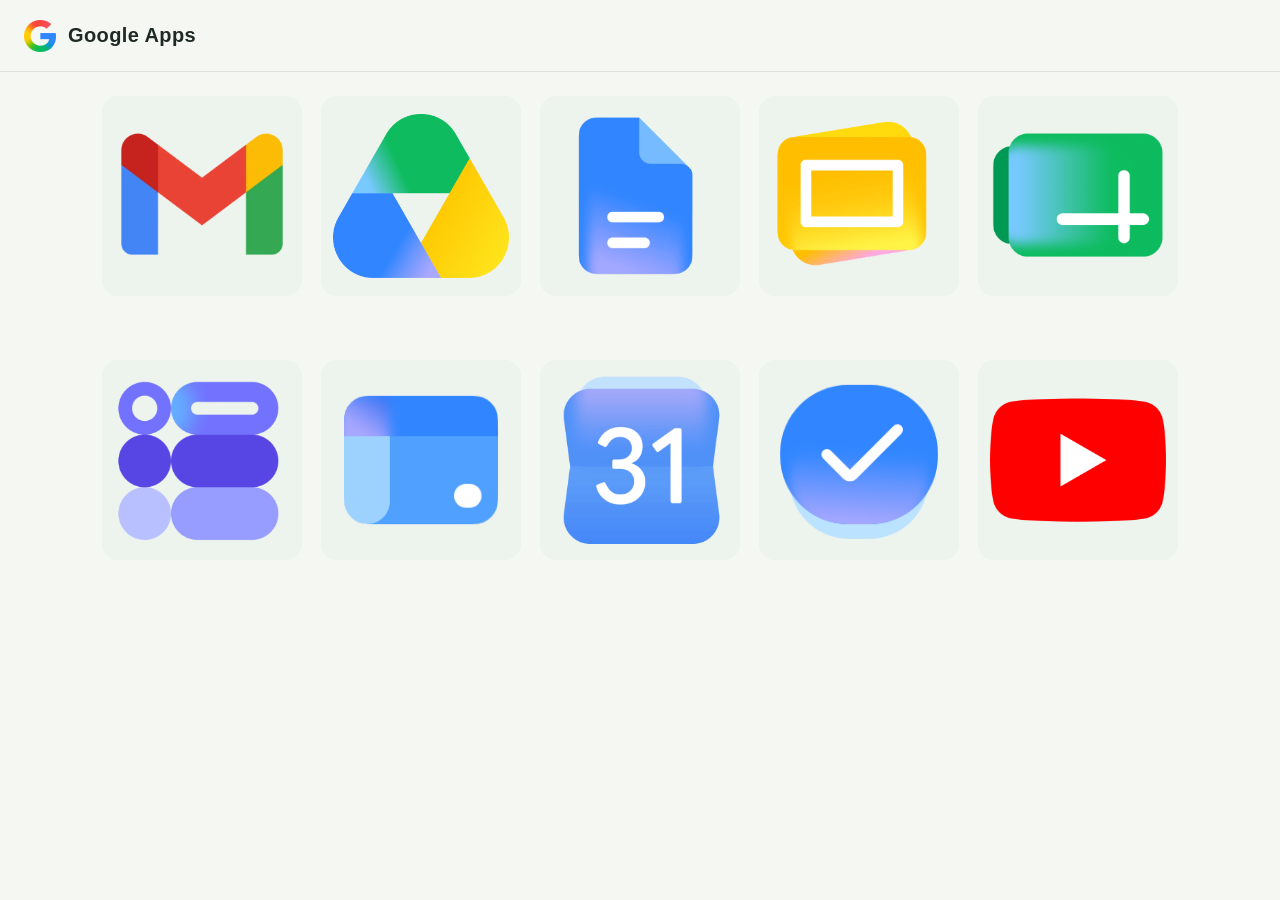
==== googleapps/index.html @ a8af8f23 "add googleapps page" ====
<!DOCTYPE html>
<html lang="en">
<head>
    <meta charset="UTF-8">
    <meta name="viewport" content="width=device-width, initial-scale=1.0">
    <title>Google Apps</title>
    <link rel="stylesheet" href="style.css">
    <link rel="icon" href="assets/favicon.ico" type="image/x-icon">
</head>
<body>

    <header class="navbar">
        <div class="headerlogo">
            <img src="assets/favicon.ico" alt="Google Logo" width="32" height="32">
        </div>
        <div class="headertext">Google Apps</div>
    </header>

    <main id="apps-menu" class="apps-page">
        <div id="apps-grid" class="apps-grid"></div>
    </main>

    <script src="script.js"></script>
</body>
</html>
---- googleapps/style.css ----
* {
    box-sizing: border-box;
    margin: 0;
    padding: 0;
    font-family: -apple-system, BlinkMacSystemFont, "Segoe UI", Roboto, Helvetica, Arial, sans-serif;
}

body {
    min-height: 100vh;
    background: #f5f7f2;
    color: #1f2a24;
}

.navbar {
    display: flex;
    justify-content: flex-start;
    align-items: center;
    padding: 10px 24px;
    background-color: #f5f7f2;
    border-bottom: 1px solid #dce3dc;
    height: 72px;
}

.headertext {
    font-size: 20px;
    font-weight: 600;
    color: #1f2a24;
    letter-spacing: 0.02em;
}

.headerlogo {
    width: 32px;
    height: 32px;
    margin-right: 12px;
}

.grid-btn {
    background: none;
    border: none;
    border-radius: 50%;
    width: 40px;
    height: 40px;
    display: flex;
    align-items: center;
    justify-content: center;
    cursor: pointer;
    transition: background 0.2s;
}

.grid-btn:hover {
    background-color: rgba(0, 0, 0, 0.05);
}

.grid-btn svg {
    fill: #5f6368;
}

.apps-page {
    width: min(100% - 48px, 1080px);
    margin: 0 auto;
}

.page-heading {
    margin-bottom: 44px;
}

.eyebrow {
    margin-bottom: 12px;
    color: #52715d;
    font-size: 12px;
    font-weight: 700;
    letter-spacing: 0.14em;
    text-transform: uppercase;
}

h1 {
    margin-bottom: 10px;
    font-size: clamp(36px, 6vw, 64px);
    font-weight: 650;
    letter-spacing: -0.04em;
    line-height: 1;
}

.page-intro {
    color: #65736a;
    font-size: 17px;
}

.apps-grid {
    display: grid;
    grid-template-columns: repeat(auto-fit, minmax(180px, 1fr));
    gap: 16px;
}

.app-item {
    display: flex;
    flex-direction: column;
    align-items: center;
    justify-content: center;
    text-decoration: none;
    min-height: 120px;
    padding: 24px 12px;
    color: #26342b;
    transition: transform 0.15s ease;
    text-align: center;
}

.app-item:hover {
    transform: translateY(-3px);
}

.app-icon {
    width: 200px;
    height: 200px;
    margin-bottom: 0;
    display: flex;
    align-items: center;
    justify-content: center;
    border-radius: 16px;
    background: #edf3ed;
    object-fit: contain;
    padding: 12px;
}

@media (max-width: 520px) {
    .navbar {
        padding: 10px 20px;
    }

    .apps-page {
        width: min(100% - 32px, 420px);
        padding-top: 48px;
    }

    .apps-grid {
        grid-template-columns: repeat(2, 1fr);
        gap: 12px;
    }

    .app-item {
        min-height: 100px;
    }
}
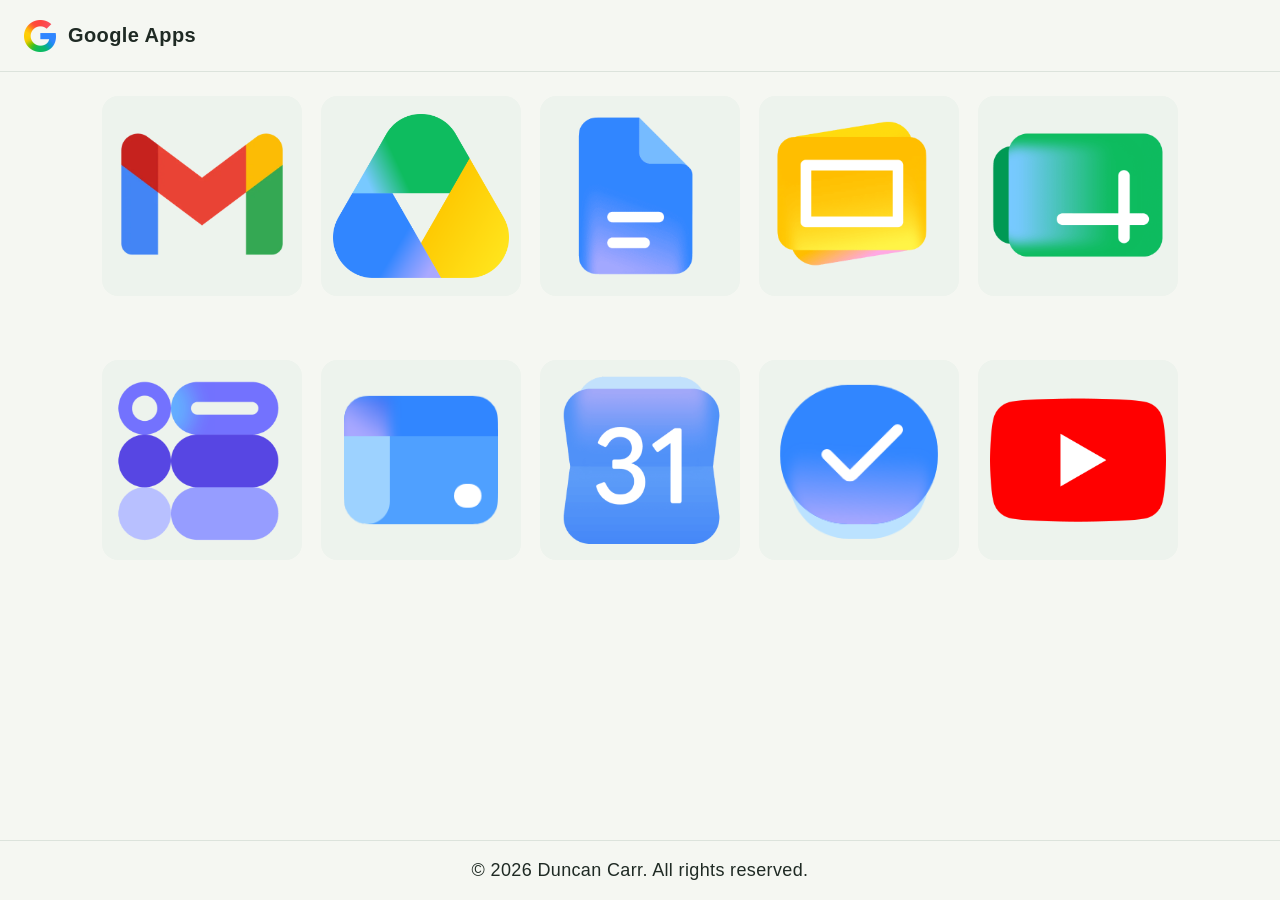
==== commit 5a03a73c: "add footer section and style adjustments for better layout" ====
--- a/googleapps/index.html
+++ b/googleapps/index.html
@@ -20,6 +20,10 @@
         <div id="apps-grid" class="apps-grid"></div>
     </main>
 
+    <header class="footer">
+        <div class="footer-text">© 2026 Duncan Carr. All rights reserved.</div>
+    </header>
+
     <script src="script.js"></script>
 </body>
 </html>
--- a/googleapps/style.css
+++ b/googleapps/style.css
@@ -25,6 +25,18 @@
     font-size: 20px;
     font-weight: 600;
     color: #1f2a24;
+    letter-spacing: 0.02em;
+}
+
+.footer {
+    display: flex;
+    justify-content: center;
+    align-items: center;
+    padding: 12px 24px;
+    background-color: #f5f7f2;
+    border-top: 1px solid #dce3dc;
+    height: 60px;
+    font-size: 18px;
     letter-spacing: 0.02em;
 }
 
